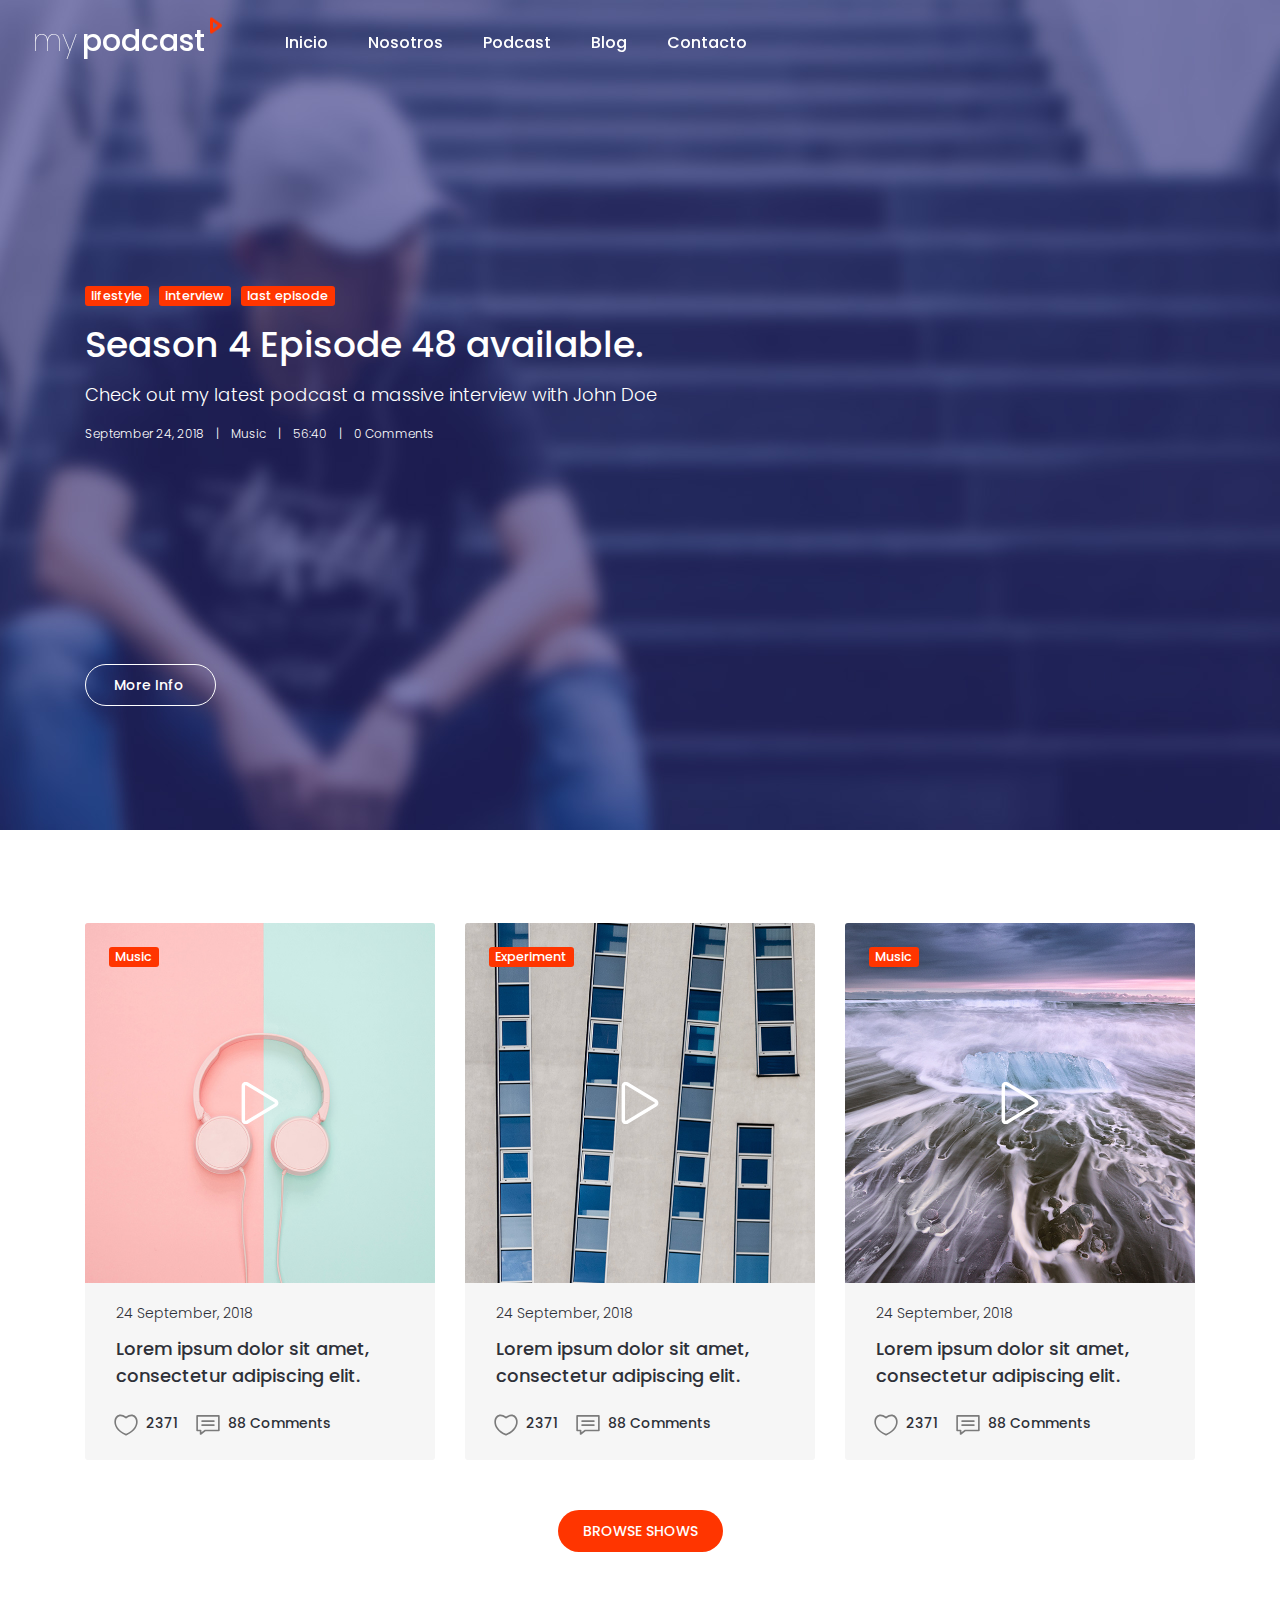
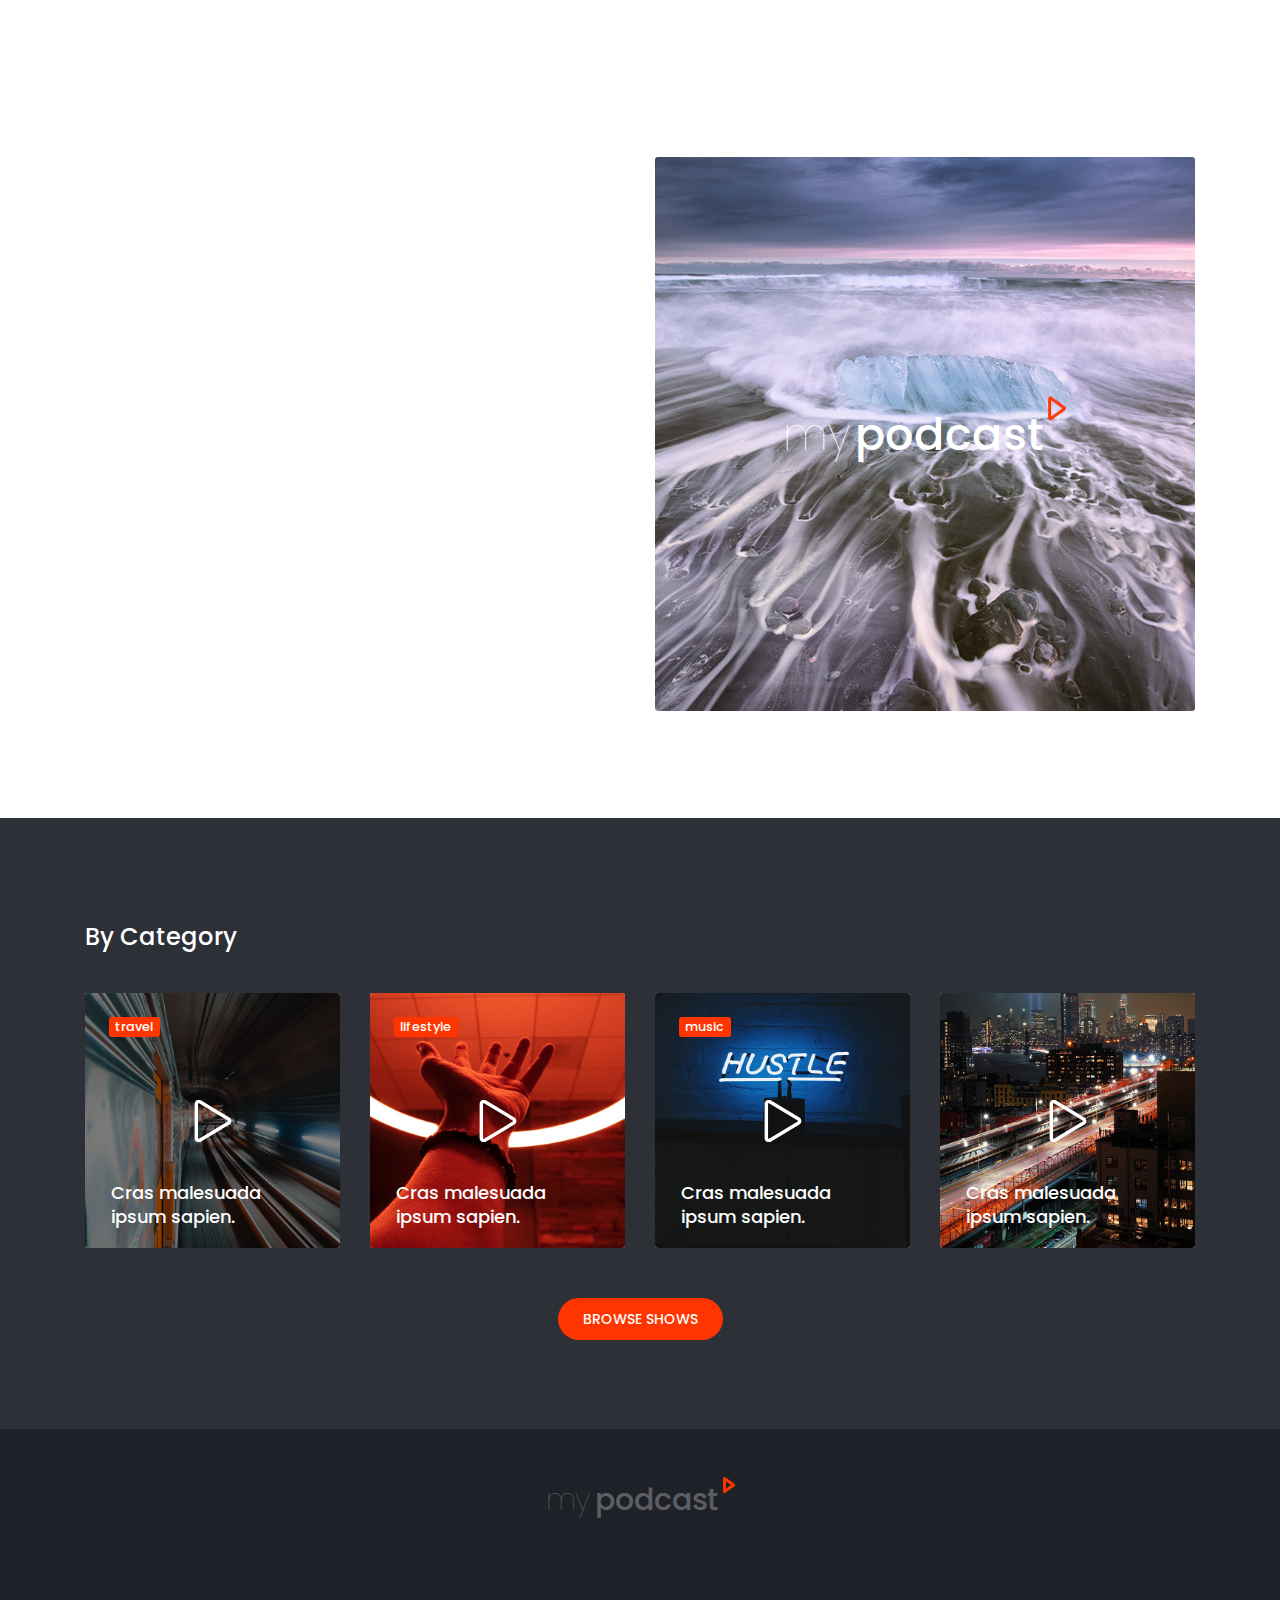
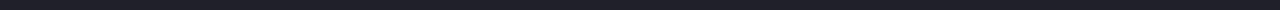
==== index.html @ 5ada91b4 "initial upload" ====
<!DOCTYPE html>
<html lang="en">
<head>
<title>Mix & Sound</title>
<meta charset="utf-8">
<meta http-equiv="X-UA-Compatible" content="IE=edge">
<meta name="description" content="My Podcast template project">
<meta name="viewport" content="width=device-width, initial-scale=1">
<link rel="stylesheet" type="text/css" href="styles/bootstrap-4.1.2/bootstrap.min.css">
<link href="plugins/font-awesome-4.7.0/css/font-awesome.min.css" rel="stylesheet" type="text/css">
<link href="plugins/colorbox/colorbox.css" rel="stylesheet" type="text/css">
<link rel="stylesheet" type="text/css" href="styles/main_styles.css">
<link rel="stylesheet" type="text/css" href="styles/responsive.css">
</head>
<body>

<div class="super_container">

	<!-- Header -->

	<header class="header trans_400">

		<!-- Logo -->
		<div class="logo">
			<a href="index.html"><span>my</span>podcast<img src="images/play.png" alt=""></a>
		</div>

		<div class="container">
			<div class="row">
				<div class="col">
					<div class="header_content d-flex flex-row align-items-center justify-content-start trans_400">
						<nav class="main_nav">
							<ul class="d-flex flex-row align-items-start justify-content-start">
								<li><a href="index.html">Inicio</a></li>
								<li><a href="about.html">Nosotros</a></li>
								<li><a href="episodes.html">Podcast</a></li>
								<li><a href="blog.html">Blog</a></li>
								<li><a href="contact.html">Contacto</a></li>
							</ul>
						</nav>
					</div>
				</div>
			</div>
		</div>

	</header>

	<!-- Menu -->

	<div class="menu">
		<div class="menu_content d-flex flex-column align-items-end justify-content-start">
			<ul class="menu_nav_list text-right">
				<li><a href="index.html">Inicio</a></li>
				<li><a href="about.html">Nosotros</a></li>
				<li><a href="episodes.html">Podcast</a></li>
				<li><a href="blog.html">Blog</a></li>
				<li><a href="contact.html">Contacto</a></li>
			</ul>
		</div>
	</div>

	<!-- Home -->

	<div class="home">
		<div class="background_image" style="background-image:url(images/index.jpg)"></div>
		<div class="home_container">
			<div class="container">
				<div class="row">
					<div class="col">
						<div class="home_content">
							<div class="tags">
								<ul class="d-flex flex-row align-items-start justify-content-start">
									<li><a href="#">lifestyle</a></li>
									<li><a href="#">interview</a></li>
									<li><a href="#">last episode</a></li>
								</ul>
							</div>
							<div class="home_title"><h1>Season 4 Episode 48 available.</h1></div>
							<div class="home_subtitle">Check out my latest podcast a massive interview with John Doe</div>
							<div class="track_info">
								<ul class="d-flex flex-row align-items-start justify-content-start">
									<li><a href="#">September 24, 2018</a></li>
									<li><a href="#">Music</a></li>
									<li>56:40</li>
									<li><a href="#">0 Comments</a></li>
								</ul>
							</div>
							<div class="track track_home">
								<iframe width="100%" height="166" scrolling="no" frameborder="no" allow="autoplay" src="https://w.soundcloud.com/player/?url=https%3A//api.soundcloud.com/tracks/197004056&color=%23ff5500&auto_play=false&hide_related=true&show_comments=false&show_user=false&show_reposts=false&show_teaser=false"></iframe>
							</div>
							<div class="button_border home_button trans_200"><a href="#">More Info</a></div>
						</div>
					</div>
				</div>
			</div>
		</div>
	</div>

	<!-- Shows -->

	<div class="shows">
		<div class="container">
			<div class="row shows_row">
				
				<!-- Show -->
				<div class="col-lg-4">
					<div class="show">
						<div class="show_image">
							<a href="episode.html">
								<img src="images/show_1.jpg" alt="https://unsplash.com/@icons8">
							</a>
							<div class="show_tags">
								<div class="tags">
									<ul class="d-flex flex-row align-items-start justify-content-start">
										<li><a href="#">Music</a></li>
									</ul>
								</div>
							</div>
							<div class="show_play_icon"><img src="images/play.svg" alt="https://www.flaticon.com/authors/cole-bemis"></div>
						</div>
						<div class="show_content">
							<div class="show_date"><a href="#">24 September, 2018</a></div>
							<div class="show_title"><a href="episode.html">Lorem ipsum dolor sit amet, consectetur adipiscing elit.</a></div>
							<div class="show_info d-flex flex-row align-items-start justify-content-start">
								<div class="show_fav d-flex flex-row align-items-center justify-content-start">
									<div class="show_fav_icon show_info_icon"><img class="svg" src="images/heart.svg" alt=""></div>
									<div class="show_fav_count">2371</div>
								</div>
								<div class="show_comments">
									<a href="#">
										<div class="d-flex flex-row align-items-center justify-content-start">
											<div class="show_comments_icon show_info_icon"><img class="svg" src="images/speech-bubble.svg" alt=""></div>
											<div class="show_comments_count">88 Comments</div>
										</div>
									</a>	
								</div>
							</div>
						</div>
					</div>
				</div>

				<!-- Show -->
				<div class="col-lg-4">
					<div class="show">
						<div class="show_image">
							<a href="episode.html">
								<img src="images/show_2.jpg" alt="https://unsplash.com/@pawel_czerwinski">
							</a>
							<div class="show_tags">
								<div class="tags">
									<ul class="d-flex flex-row align-items-start justify-content-start">
										<li><a href="#">Experiment</a></li>
									</ul>
								</div>
							</div>
							<div class="show_play_icon"><img src="images/play.svg" alt="https://www.flaticon.com/authors/cole-bemis"></div>
						</div>
						<div class="show_content">
							<div class="show_date"><a href="#">24 September, 2018</a></div>
							<div class="show_title"><a href="episode.html">Lorem ipsum dolor sit amet, consectetur adipiscing elit.</a></div>
							<div class="show_info d-flex flex-row align-items-start justify-content-start">
								<div class="show_fav d-flex flex-row align-items-center justify-content-start">
									<div class="show_fav_icon show_info_icon"><img class="svg" src="images/heart.svg" alt=""></div>
									<div class="show_fav_count">2371</div>
								</div>
								<div class="show_comments">
									<a href="#">
										<div class="d-flex flex-row align-items-center justify-content-start">
											<div class="show_comments_icon show_info_icon"><img class="svg" src="images/speech-bubble.svg" alt=""></div>
											<div class="show_comments_count">88 Comments</div>
										</div>
									</a>	
								</div>
							</div>
						</div>
					</div>
				</div>

				<!-- Show -->
				<div class="col-lg-4">
					<div class="show">
						<div class="show_image">
							<a href="episode.html">
								<img src="images/show_3.jpg" alt="https://unsplash.com/@trevcole">
							</a>
							<div class="show_tags">
								<div class="tags">
									<ul class="d-flex flex-row align-items-start justify-content-start">
										<li><a href="#">Music</a></li>
									</ul>
								</div>
							</div>
							<div class="show_play_icon"><img src="images/play.svg" alt="https://www.flaticon.com/authors/cole-bemis"></div>
						</div>
						<div class="show_content">
							<div class="show_date"><a href="#">24 September, 2018</a></div>
							<div class="show_title"><a href="episode.html">Lorem ipsum dolor sit amet, consectetur adipiscing elit.</a></div>
							<div class="show_info d-flex flex-row align-items-start justify-content-start">
								<div class="show_fav d-flex flex-row align-items-center justify-content-start">
									<div class="show_fav_icon show_info_icon"><img class="svg" src="images/heart.svg" alt=""></div>
									<div class="show_fav_count">2371</div>
								</div>
								<div class="show_comments">
									<a href="#">
										<div class="d-flex flex-row align-items-center justify-content-start">
											<div class="show_comments_icon show_info_icon"><img class="svg" src="images/speech-bubble.svg" alt=""></div>
											<div class="show_comments_count">88 Comments</div>
										</div>
									</a>	
								</div>
							</div>
						</div>
					</div>
				</div>

			</div>
			<div class="row">
				<div class="col text-center">
					<div class="button_fill shows_button"><a href="#">browse shows</a></div>
				</div>
			</div>
		</div>
	</div>

	<!-- Bi Weekly -->

	<div class="weekly">
		<div class="parallax_background parallax-window" data-parallax="scroll" data-image-src="images/weekly.jpg" data-speed="0.8"></div>
		<div class="container">
			<div class="row row-eq-height">
				
				<!-- Weekly Content -->
				<div class="col-lg-6">
					<div class="weekly_content d-flex flex-column align-items-start justify-content-lg-center justify-content-start">
						<div>
							<div class="weekly_title"><h1>Bi-weekly episodes</h1></div>
							<div class="weekly_text">
								<p>Cras congue et risus eget congue. Integer id justo non orci suscipit cursus a scelerisque libero. Fusce in tortor mauris. Orci varius natoque penatibus et magnis dis parturient montes, nascetur ridiculus mus. Maecenas euismod sed magna.</p>
							</div>
							<div class="shops d-flex flex-row align-items-start justify-content-start flex-wrap">
								<div class="button_border"><a href="#">Amazon</a></div>
								<div class="button_border"><a href="#">Itunes</a></div>
								<div class="button_border"><a href="#">Spotify</a></div>
							</div>
						</div>
					</div>
				</div>

				<!-- Weekly Image -->
				<div class="col-lg-6">
					<div class="weekly_image">
						<img src="images/show_3.jpg" alt="">
						<div class="logo">
							<a href="#" class="d-flex flex-row"><span>my</span>podcast<div><img src="images/play_2.png" alt=""></div></a>
						</div>
					</div>
				</div>
			</div>
		</div>
	</div>

	<!-- Shows 2 -->

	<div class="shows_2">
		<div class="container">
			<div class="row">
				<div class="col">
					<div class="shows_2_title">By Category</div>
				</div>
			</div>
			<div class="row shows_2_row">
				
				<!-- Show -->
				<div class="col-xl-3 col-md-6">
					<div class="show">
						<div class="show_image">
							<a href="episode.html">
								<img src="images/show_4.jpg" alt="https://unsplash.com/@h4rd3n">
								<div class="show_play_icon"><img src="images/play.svg" alt="https://www.flaticon.com/authors/cole-bemis"></div>
								<div class="show_title_2">Cras malesuada ipsum sapien.</div>
							</a>
							<div class="show_tags">
								<div class="tags">
									<ul class="d-flex flex-row align-items-start justify-content-start">
										<li><a href="#">travel</a></li>
									</ul>
								</div>
							</div>
						</div>
					</div>
				</div>

				<!-- Show -->
				<div class="col-xl-3 col-md-6">
					<div class="show">
						<div class="show_image">
							<a href="episode.html">
								<img src="images/show_5.jpg" alt="https://unsplash.com/@gohobo">
								<div class="show_play_icon"><img src="images/play.svg" alt="https://www.flaticon.com/authors/cole-bemis"></div>
								<div class="show_title_2">Cras malesuada ipsum sapien.</div>
							</a>
							<div class="show_tags">
								<div class="tags">
									<ul class="d-flex flex-row align-items-start justify-content-start">
										<li><a href="#">lifestyle</a></li>
									</ul>
								</div>
							</div>
						</div>
					</div>
				</div>

				<!-- Show -->
				<div class="col-xl-3 col-md-6">
					<div class="show">
						<div class="show_image">
							<a href="episode.html">
								<img src="images/show_6.jpg" alt="https://unsplash.com/@zacharykeimig">
								<div class="show_play_icon"><img src="images/play.svg" alt="https://www.flaticon.com/authors/cole-bemis"></div>
								<div class="show_title_2">Cras malesuada ipsum sapien.</div>
							</a>
							<div class="show_tags">
								<div class="tags">
									<ul class="d-flex flex-row align-items-start justify-content-start">
										<li><a href="#">music</a></li>
									</ul>
								</div>
							</div>
						</div>
					</div>
				</div>

				<!-- Show -->
				<div class="col-xl-3 col-md-6">
					<div class="show">
						<div class="show_image">
							<a href="episode.html">
								<img src="images/show_7.jpg" alt="https://unsplash.com/@bkview">
								<div class="show_play_icon"><img src="images/play.svg" alt="https://www.flaticon.com/authors/cole-bemis"></div>
								<div class="show_title_2">Cras malesuada ipsum sapien.</div>
							</a>
						</div>
					</div>
				</div>

			</div>
			<div class="row">
				<div class="col text-center">
					<div class="button_fill shows_2_button"><a href="#">browse shows</a></div>
				</div>
			</div>
		</div>
	</div>

	<!-- Footer -->

	<footer class="footer">
		<div class="container">
			<div class="row footer_logo_row">
				<div class="col d-flex flex-row align-items-center justify-content-center">
					<div class="logo">
						<a href="#"><span>my</span>podcast<img src="images/play.png" alt=""></a>
					</div>
				</div>
			</div>
			<div class="row footer_content_row">
			</div>
		</div>
	</footer>
</div>

<script src="js/jquery-3.3.1.min.js"></script>
<script src="styles/bootstrap-4.1.2/popper.js"></script>
<script src="styles/bootstrap-4.1.2/bootstrap.min.js"></script>
<script src="plugins/greensock/TweenMax.min.js"></script>
<script src="plugins/greensock/TimelineMax.min.js"></script>
<script src="plugins/scrollmagic/ScrollMagic.min.js"></script>
<script src="plugins/greensock/animation.gsap.min.js"></script>
<script src="plugins/greensock/ScrollToPlugin.min.js"></script>
<script src="plugins/easing/easing.js"></script>
<script src="plugins/colorbox/jquery.colorbox-min.js"></script>
<script src="plugins/progressbar/progressbar.min.js"></script>
<script src="plugins/parallax-js-master/parallax.min.js"></script>
<script src="js/custom.js"></script>
</body>
</html>
---- plugins/colorbox/colorbox.css ----
/*
    Colorbox Core Style:
    The following CSS is consistent between example themes and should not be altered.
*/
#colorbox, #cboxOverlay, #cboxWrapper{position:absolute; top:0; left:0; z-index:9999; overflow:hidden; -webkit-transform: translate3d(0,0,0);}
#cboxWrapper {max-width:none;}
#cboxOverlay{position:fixed; width:100%; height:100%;}
#cboxMiddleLeft, #cboxBottomLeft{clear:left;}
#cboxContent{position:relative;}
#cboxLoadedContent{overflow:auto; -webkit-overflow-scrolling: touch;}
#cboxTitle{margin:0;}
#cboxLoadingOverlay, #cboxLoadingGraphic{position:absolute; top:0; left:0; width:100%; height:100%;}
#cboxPrevious, #cboxNext, #cboxClose, #cboxSlideshow{cursor:pointer;}
.cboxPhoto{float:left; margin:auto; border:0; display:block; max-width:none; -ms-interpolation-mode:bicubic;}
.cboxIframe{width:100%; height:100%; display:block; border:0; padding:0; margin:0;}
#colorbox, #cboxContent, #cboxLoadedContent{box-sizing:content-box; -moz-box-sizing:content-box; -webkit-box-sizing:content-box;}

/* 
    User Style:
    Change the following styles to modify the appearance of Colorbox.  They are
    ordered & tabbed in a way that represents the nesting of the generated HTML.
*/
#cboxOverlay
{
    /*background:url(images/overlay.png) repeat 0 0;*/
    background: rgba(0,0,0,0.95);
    opacity: 0.9; filter: alpha(opacity = 90);
}
#colorbox{outline:0;}
    #cboxTopLeft{width:21px; height:21px; background:url(images/controls.png) no-repeat -101px 0;}
    #cboxTopRight{width:21px; height:21px; background:url(images/controls.png) no-repeat -130px 0;}
    #cboxBottomLeft{width:21px; height:21px; background:url(images/controls.png) no-repeat -101px -29px;}
    #cboxBottomRight{width:21px; height:21px; background:url(images/controls.png) no-repeat -130px -29px;}
    #cboxMiddleLeft{width:21px; background:url(images/controls.png) left top repeat-y;}
    #cboxMiddleRight{width:21px; background:url(images/controls.png) right top repeat-y;}
    #cboxTopCenter{height:21px; background:url(images/border.png) 0 0 repeat-x;}
    #cboxBottomCenter{height:21px; background:url(images/border.png) 0 -29px repeat-x;}
    #cboxContent{background:#fff; overflow:hidden;}
        .cboxIframe{background:#fff;}
        #cboxError{padding:50px; border:1px solid #ccc;}
        #cboxLoadedContent{margin-bottom:28px;}
        #cboxTitle{position:absolute; bottom:4px; left:0; text-align:center; width:100%; color:#949494;}
        #cboxCurrent{position:absolute; bottom:4px; left:58px; color:#949494;}
        #cboxLoadingOverlay{background:url(images/loading_background.png) no-repeat center center;}
        #cboxLoadingGraphic{background:url(images/loading.gif) no-repeat center center;}

        /* these elements are buttons, and may need to have additional styles reset to avoid unwanted base styles */
        #cboxPrevious, #cboxNext, #cboxSlideshow, #cboxClose {border:0; padding:0; margin:0; overflow:visible; width:auto; background:none; }
        
        /* avoid outlines on :active (mouseclick), but preserve outlines on :focus (tabbed navigating) */
        #cboxPrevious:active, #cboxNext:active, #cboxSlideshow:active, #cboxClose:active {outline:0;}

        #cboxSlideshow{position:absolute; bottom:4px; right:30px; color:#0092ef;}
        #cboxPrevious{position:absolute; bottom:0; left:0; background:url(images/controls.png) no-repeat -75px 0; width:25px; height:25px; text-indent:-9999px;}
        #cboxPrevious:hover{background-position:-75px -25px;}
        #cboxNext{position:absolute; bottom:0; left:27px; background:url(images/controls.png) no-repeat -50px 0; width:25px; height:25px; text-indent:-9999px;}
        #cboxNext:hover{background-position:-50px -25px;}
        #cboxClose{position:absolute; bottom:0; right:0; background:url(images/controls.png) no-repeat -25px 0; width:25px; height:25px; text-indent:-9999px;}
        #cboxClose:hover{background-position:-25px -25px;}

/*
  The following fixes a problem where IE7 and IE8 replace a PNG's alpha transparency with a black fill
  when an alpha filter (opacity change) is set on the element or ancestor element.  This style is not applied to or needed in IE9.
  See: http://jacklmoore.com/notes/ie-transparency-problems/
*/
.cboxIE #cboxTopLeft,
.cboxIE #cboxTopCenter,
.cboxIE #cboxTopRight,
.cboxIE #cboxBottomLeft,
.cboxIE #cboxBottomCenter,
.cboxIE #cboxBottomRight,
.cboxIE #cboxMiddleLeft,
.cboxIE #cboxMiddleRight {
    filter: progid:DXImageTransform.Microsoft.gradient(startColorstr=#00FFFFFF,endColorstr=#00FFFFFF);
}
---- styles/main_styles.css ----
@charset "utf-8";
/* CSS Document */

/******************************

[Table of Contents]

1. Fonts
2. Body and some general stuff
3. Header
4. Menu
5. Home
6. Shows
7. Weekly
8. Shows 2
9. Footer


******************************/

/***********
1. Fonts
***********/

@import url('https://fonts.googleapis.com/css?family=Open+Sans:300,400,600,700,800|Poppins:100,300,400,500,600,700,800,900');

/*********************************
2. Body and some general stuff
*********************************/

*
{
	margin: 0;
	padding: 0;
	-webkit-font-smoothing: antialiased;
	-webkit-text-shadow: rgba(0,0,0,.01) 0 0 1px;
	text-shadow: rgba(0,0,0,.01) 0 0 1px;
}
body
{
	font-family: 'Poppins', sans-serif;
	font-size: 14px;
	font-weight: 400;
	background: #FFFFFF;
	color: #a5a5a5;
}
div
{
	display: block;
	position: relative;
	-webkit-box-sizing: border-box;
    -moz-box-sizing: border-box;
    box-sizing: border-box;
}
ul
{
	list-style: none;
	margin-bottom: 0px;
}
p
{
	font-family: 'Poppins', sans-serif;
	font-size: 16px;
	line-height: 1.875;
	font-weight: 300;
	color: #929191;
	-webkit-font-smoothing: antialiased;
	-webkit-text-shadow: rgba(0,0,0,.01) 0 0 1px;
	text-shadow: rgba(0,0,0,.01) 0 0 1px;
}
p a
{
	display: inline;
	position: relative;
	color: inherit;
	border-bottom: solid 1px #ffa07f;
	-webkit-transition: all 200ms ease;
	-moz-transition: all 200ms ease;
	-ms-transition: all 200ms ease;
	-o-transition: all 200ms ease;
	transition: all 200ms ease;
}
p:last-of-type
{
	margin-bottom: 0;
}
a
{
	-webkit-transition: all 200ms ease;
	-moz-transition: all 200ms ease;
	-ms-transition: all 200ms ease;
	-o-transition: all 200ms ease;
	transition: all 200ms ease;
}
a, a:hover, a:visited, a:active, a:link
{
	text-decoration: none;
	-webkit-font-smoothing: antialiased;
	-webkit-text-shadow: rgba(0,0,0,.01) 0 0 1px;
	text-shadow: rgba(0,0,0,.01) 0 0 1px;
}
p a:active
{
	position: relative;
	color: #FF6347;
}
p a:hover
{
	color: #FFFFFF;
	background: #ffa07f;
}
p a:hover::after
{
	opacity: 0.2;
}
::selection
{
	background: #ff3500;
	color: #FFFFFF;
}
p::selection
{
	
}
h1{font-size: 48px;}
h2{font-size: 36px;}
h3{font-size: 24px;}
h4{font-size: 18px;}
h5{font-size: 14px;}
h1, h2, h3, h4, h5, h6
{
	font-family: 'Poppins', sans-serif;
	-webkit-font-smoothing: antialiased;
	-webkit-text-shadow: rgba(0,0,0,.01) 0 0 1px;
	text-shadow: rgba(0,0,0,.01) 0 0 1px;
	line-height: 1.2;
}
h1::selection, 
h2::selection, 
h3::selection, 
h4::selection, 
h5::selection, 
h6::selection
{
	
}
img
{
	max-width: 100%;
}
button:active
{
	outline: none;
}
.form-control
{
	color: #db5246;
}
section
{
	display: block;
	position: relative;
	box-sizing: border-box;
}
.clear
{
	clear: both;
}
.clearfix::before, .clearfix::after
{
	content: "";
	display: table;
}
.clearfix::after
{
	clear: both;
}
.clearfix
{
	zoom: 1;
}
.float_left
{
	float: left;
}
.float_right
{
	float: right;
}
.trans_200
{
	-webkit-transition: all 200ms ease;
	-moz-transition: all 200ms ease;
	-ms-transition: all 200ms ease;
	-o-transition: all 200ms ease;
	transition: all 200ms ease;
}
.trans_300
{
	-webkit-transition: all 300ms ease;
	-moz-transition: all 300ms ease;
	-ms-transition: all 300ms ease;
	-o-transition: all 300ms ease;
	transition: all 300ms ease;
}
.trans_400
{
	-webkit-transition: all 400ms ease;
	-moz-transition: all 400ms ease;
	-ms-transition: all 400ms ease;
	-o-transition: all 400ms ease;
	transition: all 400ms ease;
}
.trans_500
{
	-webkit-transition: all 500ms ease;
	-moz-transition: all 500ms ease;
	-ms-transition: all 500ms ease;
	-o-transition: all 500ms ease;
	transition: all 500ms ease;
}
.fill_height
{
	height: 100%;
}
.super_container
{
	width: 100%;
	overflow: hidden;
}
.prlx_parent
{
	overflow: hidden;
}
.prlx
{
	height: 130% !important;
}
.parallax-window
{
    min-height: 400px;
    background: transparent;
}
.parallax_background
{
	position: absolute;
	top: 0;
	left: 0;
	width: 100%;
	height: 100%;
}
.background_image
{
	position: absolute;
	top: 0;
	left: 0;
	width: 100%;
	height: 100%;
	background-repeat: no-repeat;
	background-size: cover;
	background-position: center center;
}
.nopadding
{
	padding: 0px !important;
}
.owl-carousel,
.owl-carousel .owl-stage-outer,
.owl-carousel .owl-stage,
.owl-carousel .owl-item
{
	height: 100%;
}
.slide
{
	height: 100%;
}
.button_border
{
	display: inline-block;
	height: 42px;
	border: solid 1px #FFFFFF;
	border-radius: 21px;
	background: transparent;
}
.button_border a
{
	display: block;
	position: relative;
	height: 100%;
	padding-left: 28px;
	padding-right: 31px;
	font-size: 14px;
	font-weight: 500;
	color: #FFFFFF;
	line-height: 40px;
	border-radius: 21px;
}
.button_border:hover
{
	background: #FFFFFF;
}
.button_border:hover a
{
	color: #ff3500;
}
.button_fill
{
	display: inline-block;
	height: 42px;
	background: #ff3500;
	border-radius: 21px;
	-webkit-transition: all 200ms ease;
	-moz-transition: all 200ms ease;
	-ms-transition: all 200ms ease;
	-o-transition: all 200ms ease;
	transition: all 200ms ease;
}
.button_fill:hover
{
	background: #2e3038;
	box-shadow: 0px 10px 55px rgba(0,0,0,0.55);
}
.button_fill a
{
	display: block;
	width: 100%;
	height: 100%;
	padding-left: 25px;
	padding-right: 25px;
	line-height: 42px;
	font-size: 14px;
	font-weight: 500;
	color: #FFFFFF;
	text-transform: uppercase;
}

/*********************************
3. Header
*********************************/

.header
{
	position: fixed;
	top: 0;
	left: 0;
	width: 100%;
	background: transparent;
	z-index: 100;
}
.header.scrolled
{
	background: rgba(0,0,0,0.63);
}
.header_content
{
	width: 100%;
	height: 86px;
}
.header.scrolled .header_content
{
	height: 70px;
}
.logo
{
	position: absolute;
	top: 50%;
	-webkit-transform: translateY(-50%);
	-moz-transform: translateY(-50%);
	-ms-transform: translateY(-50%);
	-o-transform: translateY(-50%);
	transform: translateY(-50%);
	left: 33px;
	height: 51px;
	z-index: 1;
}
.logo a
{
	display: block;
	width: 100%;
	height: 100%;
	font-size: 30px;
	font-weight: 500;
	color: #FFFFFF;
}
.logo a span
{
	font-weight: 100;
	margin-right: 5px;
}
.logo a img
{
	vertical-align: top;
	margin-left: 5px;
}
.main_nav ul li:not(:last-of-type)
{
	margin-right: 40px;
}
.main_nav ul li a
{
	font-size: 16px;
	font-weight: 500;
	color: #FFFFFF;
}
.main_nav ul li a:hover
{
	color: #ff3000;
}
.header_right
{
	position: absolute;
	top: 50%;
	-webkit-transform: translateY(-50%);
	-moz-transform: translateY(-50%);
	-ms-transform: translateY(-50%);
	-o-transform: translateY(-50%);
	transform: translateY(-50%);
	right: 27px;
}
.social ul li:not(:first-child)
{
	margin-left: 4px;
}
.social ul li
{
	width: 32px;
	height: 32px;
	border-radius: 50%;
	border: solid 1px #FFFFFF;
	-webkit-transition: all 200ms ease;
	-moz-transition: all 200ms ease;
	-ms-transition: all 200ms ease;
	-o-transition: all 200ms ease;
	transition: all 200ms ease;
}
.social ul li:hover
{
	border-color: #ff3000;
}
.social ul li a
{
	display: block;
	width: 100%;
	height: 100%;
	text-align: center;
}
.social ul li a i
{
	font-size: 14px;
	color: #FFFFFF;
	line-height: 30px;
	-webkit-transition: all 200ms ease;
	-moz-transition: all 200ms ease;
	-ms-transition: all 200ms ease;
	-o-transition: all 200ms ease;
	transition: all 200ms ease;
}
.social ul li:hover a i
{
	color: #ff3000;
}
.submit
{
	height: 32px;
	border: solid 1px #FFFFFF;
	border-radius: 16px;
	margin-right: 19px;
	-webkit-transition: all 200ms ease;
	-moz-transition: all 200ms ease;
	-ms-transition: all 200ms ease;
	-o-transition: all 200ms ease;
	transition: all 200ms ease;
}
.submit a
{
	display: block;
	height: 100%;
	line-height: 30px;
	font-size: 14px;
	font-weight: 500;
	color: #FFFFFF;
	padding-left: 20px;
	padding-right: 20px;
}
.submit:hover
{
	border-color: #ff3000;
}
.submit:hover a
{
	color: #ff3000;
}
.hamburger
{
	display: none;
	margin-left: 20px;
	cursor: pointer;
}
.hamburger i
{
	font-size: 28px;
	color: #FFFFFF;
}

/*********************************
4. Menu
*********************************/

.menu
{
	position: fixed;
	left: 0;
	top: -100vh;
	width: 100vw;
	height: 100vh;
	padding-right: 70px;
	padding-top: 200px;
	background: #1f2128;
	z-index: 99;
	-webkit-transition: all 800ms cubic-bezier(.88,.31,.65,.91);
	-moz-transition: all 800ms cubic-bezier(.88,.31,.65,.91);
	-ms-transition: all 800ms cubic-bezier(.88,.31,.65,.91);
	-o-transition: all 800ms cubic-bezier(.88,.31,.65,.91);
	transition: all 800ms cubic-bezier(.88,.31,.65,.91);
}
.menu.active
{
	top: 0;
}
.menu_content
{
	width: 100%;
	height: 100%;
}
.menu_nav_list li
{
	-webkit-transform: translateY(-50px);
	-moz-transform: translateY(-50px);
	-ms-transform: translateY(-50px);
	-o-transform: translateY(-50px);
	transform: translateY(-50px);
	visibility: hidden;
	opacity: 0;
	-webkit-transition: all 800ms ease;
	-moz-transition: all 800ms ease;
	-ms-transition: all 800ms ease;
	-o-transition: all 800ms ease;
	transition: all 800ms ease;
}
.menu_nav_list li:first-child
{
	transition-delay: 400ms;
}
.menu_nav_list li:nth-child(2)
{
	transition-delay: 500ms;
}
.menu_nav_list li:nth-child(3)
{
	transition-delay: 600ms;
}
.menu_nav_list li:nth-child(4)
{
	transition-delay: 700ms;
}
.menu_nav_list li:nth-child(5)
{
	transition-delay: 800ms;
}
.menu_nav_list li:nth-child(6)
{
	transition-delay: 900ms;
}
.menu_nav_list li:nth-child(7)
{
	transition-delay: 1000ms;
}
.menu_nav_list li:nth-child(8)
{
	transition-delay: 1100ms;
}
.menu_nav_list li:nth-child(9)
{
	transition-delay: 1200ms;
}
.menu.active .menu_nav_list li
{
	-webkit-transform: translateY(0px);
	-moz-transform: translateY(0px);
	-ms-transform: translateY(0px);
	-o-transform: translateY(0px);
	transform: translateY(0px);
	visibility: visible;
	opacity: 1;
}
.menu_nav_list li a
{
	position: relative;
	font-size: 40px;
	color: #FFFFFF;
	font-weight: 400;
	line-height: 1.3;
	-webkit-transition: all 400ms ease;
	-moz-transition: all 400ms ease;
	-ms-transition: all 400ms ease;
	-o-transition: all 400ms ease;
	transition: all 400ms ease;
}
.menu_nav_list li a:hover
{
	color: #ff3500;
}
.menu_extra
{
	position: absolute;
	left: 0;
	bottom: 15px;
	width: 100%;
}
.menu_submit
{
	display: none;
	margin-bottom: 20px;
}
.menu_submit a
{
	white-space: nowrap;
	line-height: 1.1;
	font-size: 12px;
	font-weight: 400;
	color: #FFFFFF;
	-webkit-transition: all 200ms ease;
	-moz-transition: all 200ms ease;
	-ms-transition: all 200ms ease;
	-o-transition: all 200ms ease;
	transition: all 200ms ease;
}
.menu_submit a:hover
{
	color: #ff3500;
}
.menu .social
{
	display: none;
}
.menu .social ul li:not(:first-child)
{
	margin-left: 8px;
}

/*********************************
5. Home
*********************************/

.home
{
	height: 830px;
}
.home_container
{
	position: absolute;
	top: 34.5%;
	left: 0;
	width: 100%;
}
.tags ul li
{
	display: inline-block;
	height: 20px;
	background: #ff3500;
	border-radius: 3px;
	margin-bottom: 5px;
	-webkit-transition: all 200ms ease;
	-moz-transition: all 200ms ease;
	-ms-transition: all 200ms ease;
	-o-transition: all 200ms ease;
	transition: all 200ms ease;
}
.tags ul li:hover
{
	background: #2e3038;
}
.tags ul li:not(:last-of-type)
{
	margin-right: 10px;
}
.tags ul li a
{
	display: block;
	position: relative;
	width: 100%;
	height: 100%;
	font-size: 12.73px;
	line-height: 20px;
	color: #FFFFFF;
	font-weight: 500;
	padding-left: 6px;
	padding-right: 7px;
}
.home_title
{
	margin-top: 12px;
}
.home_title h1
{
	font-size: 36px;
	color: #FFFFFF;
	font-weight: 500;
}
.home_subtitle
{
	font-size: 18px;
	font-weight: 300;
	color: #FFFFFF;
	line-height: 1.5;
	margin-top: 14px;
}
.track
{
	max-height: 166px;
}
.track_home
{
	margin-top: 28px;
}
.home_button
{
	margin-top: 30px;
}
.track_info
{
	margin-top: 19px;
}
.track_info ul li a,
.track_info ul li
{
	font-size: 12px;
	color: #FFFFFF;
	font-weight: 300;
	line-height: 1.1;
}
.track_info ul li a:hover
{
	color: #ff3500;
}
.track_info ul li:not(:last-of-type)::after
{
	display: inline-block;
	content: '|';
	margin-left: 12px;
	margin-right: 12px;
}

/*********************************
6. Shows
*********************************/

.shows
{
	background: #FFFFFF;
	padding-top: 93px;
	padding-bottom: 99px;
}
.shows_row > div[class^='col']
{
	margin-bottom: 50px;
}
.show
{
	border-radius: 3px;
	overflow: hidden;
	background: #f6f6f6;
}
.show_image a
{
	display: block;
	width: 100%;
	height: 100%;
}
.show_content
{
	padding-top: 20px;
	padding-left: 31px;
	padding-bottom: 22px;
	padding-right: 30px;
}
.show_tags
{
	position: absolute;
	top: 24px;
	left: 24px;
}
.show_date a
{
	font-size: 14px;
	font-weight: 300;
	color: #2e3038;
}
.show_title
{
	margin-top: 11px;
}
.show_title a
{
	font-size: 18px;
	font-weight: 500;
	color: #2e3038;
	line-height: 1.5;
}
.show_title a:hover,
.show_date a:hover
{
	color: #ff3500;
}
.show_info
{
	margin-top: 23px;
}
.show_fav
{
	margin-left: -3px;
}
.show_fav_icon
{
	width: 26px;
	height: 26px;
	cursor: pointer;
}
.show_comments
{
	margin-left: 17px;
}
.show_comments a
{
	display: block;
}
.show_comments_icon
{
	width: 26px;
	height: 26px;
	cursor: pointer;
}
.show_info_icon svg
{
	max-width: 100%;
	max-height: 100%;
}
.svg path, .svg rect, .svg polygon
{
    fill: #7b7b7b;
    -webkit-transition: all 200ms ease;
    -moz-transition: all 200ms ease;
    -ms-transition: all 200ms ease;
    -o-transition: all 200ms ease;
    transition: all 200ms ease;
}
.show_fav_icon.active .svg path,
.show_fav_icon:hover .svg path,
.show_comments:hover .svg path
{
	fill: #ff3500;
}
.show_fav_count,
.show_comments_count
{
	font-size: 14px;
	font-weight: 500;
	color: #2e3038;
	margin-left: 7px;
	margin-bottom: 2px;
}
.show_comments:hover .show_comments_count
{
	color: #ff3500;
}
.show_play_icon
{
	position: absolute;
	top: 50%;
	left: 50%;
	-webkit-transform: translate(-50%, -50%) scale(0.85);
	-moz-transform: translate(-50%, -50%) scale(0.85);
	-ms-transform: translate(-50%, -50%) scale(0.85);
	-o-transform: translate(-50%, -50%) scale(0.85);
	transform: translate(-50%, -50%) scale(0.85);
	width: 50px;
	height: 50px;
	pointer-events: none;
	-webkit-transition: all 400ms ease;
	-moz-transition: all 400ms ease;
	-ms-transition: all 400ms ease;
	-o-transition: all 400ms ease;
	transition: all 400ms ease;
}
.show_image:hover .show_play_icon
{
	-webkit-transform: translate(-50%, -50%) scale(1);
	-moz-transform: translate(-50%, -50%) scale(1);
	-ms-transform: translate(-50%, -50%) scale(1);
	-o-transform: translate(-50%, -50%) scale(1);
	transform: translate(-50%, -50%) scale(1);
}

/*********************************
7. Weekly
*********************************/

.weekly
{
	padding-top: 106px;
	padding-bottom: 107px;
}
.weekly_content
{
	width: 100%;
	height: 100%;
}
.weekly_image
{
	border-radius: 3px;
	overflow: hidden;
}
.weekly_title
{
	max-width: 290px;
}
.weekly_title h1
{
	font-size: 48px;
	font-weight: 500;
	color: #FFFFFF;
}
.weekly_text
{
	margin-top: 20px;
}
.weekly_text p
{
	font-size: 16px;
	font-weight: 300;
	color: #FFFFFF;
	line-height: 1.875;
}
.shops
{
	margin-top: 40px;
}
.shops > div:not(:last-child)
{
	margin-right: 10px;
	margin-bottom: 8px;
}
.weekly_image .logo
{
	height: 75px;
	left: 50%;
	-webkit-transform: translate(-50%, -50%);
	-moz-transform: translate(-50%, -50%);
	-ms-transform: translate(-50%, -50%);
	-o-transform: translate(-50%, -50%);
	transform: translate(-50%, -50%);
}
.weekly_image .logo a
{
	font-size: 44.6px;
	line-height: 75px;
}
.weekly_image .logo a > div
{
	width: 24px;
	height: 24px;
}

/*********************************
8. Shows 2
*********************************/

.shows_2
{
	background: #2e3038;
	padding-top: 101px;
	padding-bottom: 89px;
}
.shows_2_title
{
	font-size: 24px;
	color: #FFFFFF;
	font-weight: 500;
}
.shows_2_row
{
	margin-top: 38px;
}
.shows_2_row > div[class^='col']
{
	margin-bottom: 30px;
}
.show_title_2
{
	position: absolute;
	left: 0;
	bottom: 0;
	padding-left: 26px;
	padding-bottom: 20px;
	padding-right: 20px;
	font-size: 18px;
	font-weight: 500;
	color: #FFFFFF;
	line-height: 1.333333;
}
.shows_2_button
{
	margin-top: 20px;
}
.shows_2_button:hover
{
	background: #FFFFFF;
}
.shows_2_button:hover a
{
	color: #ff3500;
}

/*********************************
9. Footer
*********************************/

.footer
{
	display: block;
	background: #1f2128;
	padding-top: 48px;
	padding-bottom: 48px;
}
.footer .logo
{
	position: relative;
	top: auto;
	left: auto;
	-webkit-transform: none;
	-moz-transform: none;
	-ms-transform: none;
	-o-transform: none;
	transform: none;
}
.footer .logo a
{
	color: rgba(255,255,255,0.3);
}
.footer_content_row
{
	margin-top: 34px;
}
.footer_title
{
	font-size: 24px;
	color: rgba(255,255,255,0.3);
	font-weight: 500;
	line-height: 1.2;
}
.footer_list
{
	-webkit-column-count: 2;
	-moz-column-count: 2;
	column-count: 2;
	margin-top: 63px;
}
.footer_list > div > div
{
	display: inline-block;
	height: 20px;
	background: #ff3500;
	border-radius: 3px;
	margin-bottom: 5px;
	margin-bottom: 10px;
	-webkit-transition: all 200ms ease;
	-moz-transition: all 200ms ease;
	-ms-transition: all 200ms ease;
	-o-transition: all 200ms ease;
	transition: all 200ms ease;
}
.footer_list  > div > div:hover
{
	background: #2e3038;
}
.footer_list  > div > div a
{
	display: block;
	position: relative;
	width: 100%;
	height: 100%;
	font-size: 12.73px;
	line-height: 20px;
	color: #FFFFFF;
	font-weight: 500;
	padding-left: 6px;
	padding-right: 7px;
}
.latest_container
{
	margin-top: 63px;
}
.latest:not(:last-child)
{
	margin-bottom: 36px;
}
.latest_play
{
	width: 16px;
	height: 16px;
	opacity: 0.5;
	margin-top: 2px;
}
.latest_play svg
{
	max-width: 100%;
	max-height: 100%;
	vertical-align: top;
}
.latest_play svg path
{
	fill: rgba(255,255,255,0.5);
	-webkit-transition: all 200ms ease;
	-moz-transition: all 200ms ease;
	-ms-transition: all 200ms ease;
	-o-transition: all 200ms ease;
	transition: all 200ms ease;
}
.latest_title_container:hover .latest_play svg path
{
	fill: #ff3500;
}
.latest_title_content
{
	padding-left: 11px;
}
.latest_title
{
	font-size: 16px;
	font-weight: 500;
	color: #FFFFFF;
	line-height: 1.2;
	-webkit-transition: all 200ms ease;
	-moz-transition: all 200ms ease;
	-ms-transition: all 200ms ease;
	-o-transition: all 200ms ease;
	transition: all 200ms ease;
}
.latest_title_container:hover .latest_title
{
	color: #ff3500;
}
.latest_episode_info
{
	margin-top: 6px;
	padding-left: 27px;
}
.latest_episode_info ul li:not(:last-of-type)::after
{
	display: inline-block;
	content: '|';
	font-size: 12px;
	color: #FFFFFF;
	margin-left: 10px;
	margin-right: 10px;
}
.latest_episode_info ul li a
{
	font-size: 12px;
	font-weight: 300;
	color: #FFFFFF;
}
.latest_episode_info ul li a:hover
{
	color: #ff3500;
}
.gallery
{
	width: calc(100% + 30px);
	margin-top: 62px;
}
.gallery_item
{
	width: calc((100% - 90px) / 3);
	max-width: 98px;
	border-radius: 3px;
	overflow: hidden;
	margin-bottom: 30px;
	margin-right: 30px;
}
.gallery_item::after
{
	display: block;
	position: absolute;
	top: 0;
	left: 0;
	width: 100%;
	height: 100%;
	background: rgba(0,0,0,0.5);
	visibility: hidden;
	opacity: 0;
	content: '';
	pointer-events: none;
	-webkit-transition: all 200ms ease;
	-moz-transition: all 200ms ease;
	-ms-transition: all 200ms ease;
	-o-transition: all 200ms ease;
	transition: all 200ms ease;
}
.gallery_item:hover::after
{
	visibility: visible;
	opacity: 1;
}
.gallery_item a
{
	display: block;
	width: 100%;
	height: 100%;
}
.footer_social_row
{
	margin-top: 50px;
}
.footer_social ul li
{
	width: 45px;
	height: 45px;
	border: solid 1px #FFFFFF;
	box-shadow: 0 0 1px 0px #FFFFFF inset, 0 0 1px 0px #FFFFFF;
	border-radius: 50%;
	-webkit-transition: all 200ms ease;
	-moz-transition: all 200ms ease;
	-ms-transition: all 200ms ease;
	-o-transition: all 200ms ease;
	transition: all 200ms ease;
}
.footer_social ul li:not(:last-of-type)
{
	margin-right: 7px;
}
.footer_social ul li a
{
	display: block;
    width: 100%;
    height: 100%;
    text-align: center;
}
.footer_social ul li a i
{
	font-size: 18px;
	color: #FFFFFF;
	line-height: 43px;
	-webkit-transition: all 200ms ease;
	-moz-transition: all 200ms ease;
	-ms-transition: all 200ms ease;
	-o-transition: all 200ms ease;
	transition: all 200ms ease;
}
.footer_social ul li:hover
{
	border-color: #ff3500;
	box-shadow: 0 0 1px 0px #ff3500 inset, 0 0 1px 0px #ff3500;
}
.footer_social ul li:hover a i
{
	color: #ff3500;
}
---- styles/responsive.css ----
@charset "utf-8";
/* CSS Document */

/******************************

[Table of Contents]

1. 1600px
2. 1440px
3. 1280px
4. 1199px
5. 1024px
6. 991px
7. 959px
8. 880px
9. 768px
10. 767px
11. 539px
12. 479px
13. 400px

******************************/

/************
1. 1600px
************/

@media only screen and (max-width: 1600px)
{
	.header_content
	{
		padding-left: 200px;
	}
}

/************
2. 1440px
************/

@media only screen and (max-width: 1440px)
{
	
}

/************
3. 1380px
************/

@media only screen and (max-width: 1380px)
{
	
}

/************
3. 1280px
************/

@media only screen and (max-width: 1280px)
{
	
}

/************
4. 1199px
************/

@media only screen and (max-width: 1199px)
{
	.main_nav
	{
		display: none;
	}
	.hamburger
	{
		display: block;
	}
}

/************
4. 1100px
************/

@media only screen and (max-width: 1100px)
{
	
}

/************
5. 1024px
************/

@media only screen and (max-width: 1024px)
{
	
}

/************
6. 991px
************/

@media only screen and (max-width: 991px)
{
	.submit
	{
		display: none;
	}
	.menu_submit
	{
		display: block;
	}
	.weekly_image
	{
		margin-top: 80px;
	}
	.footer_content_row > div[class^='col']:not(:last-child)
	{
		margin-bottom: 80px;
	}
}

/************
7. 959px
************/

@media only screen and (max-width: 959px)
{
	
}

/************
8. 880px
************/

@media only screen and (max-width: 880px)
{
	
}

/************
9. 768px
************/

@media only screen and (max-width: 768px)
{
	
}

/************
10. 767px
************/

@media only screen and (max-width: 767px)
{
	
}

/************
11. 575px
************/

@media only screen and (max-width: 575px)
{
	.logo
	{
		left: 15px;
		height: 41px;
	}
	.logo a
	{
		font-size: 24px;
	}
	.header_right
	{
		right: 15px;
	}
	.social
	{
		display: none;
	}
	.hamburger i
	{
		font-size: 24px;
	}
	.header_content
	{
		height: 70px;
	}
	.menu_nav_list li a
	{
		font-size: 36px;
	}
	.menu .social
	{
		display: block;
	}
	.home
	{
		height: 100vh;
	}
	.home_container
	{
		top: 55%;
		-webkit-transform: translateY(-50%);
		-moz-transform: translateY(-50%);
		-ms-transform: translateY(-50%);
		-o-transform: translateY(-50%);
		transform: translateY(-50%);
	}
	.home_title
	{
		margin-top: 10px;
	}
	.home_title h1
	{
		font-size: 30px;
	}
	.home_subtitle
	{
		font-size: 15px;
		margin-top: 12px;
	}
	.track_info
	{
		margin-top: 17px;
	}
	.track_home
	{
		margin-top: 26px;
	}
	.home_button
	{
		margin-top: 28px;
	}
	.button_fill,
	.button_border
	{
		height: 38px;
	}
	.button_border a
	{
		font-size: 12px;
		line-height: 36px;
	}
	.button_fill a
	{
		font-size: 12px;
		line-height: 38px;
	}
	.weekly_title h1
	{
		font-size: 36px;
	}
	.weekly_text p
	{
		font-size: 14px;
	}
}

/************
11. 539px
************/

@media only screen and (max-width: 539px)
{
	
}

/************
12. 480px
************/

@media only screen and (max-width: 480px)
{
	
}

/************
13. 479px
************/

@media only screen and (max-width: 479px)
{
	
}

/************
14. 400px
************/

@media only screen and (max-width: 400px)
{
	
}
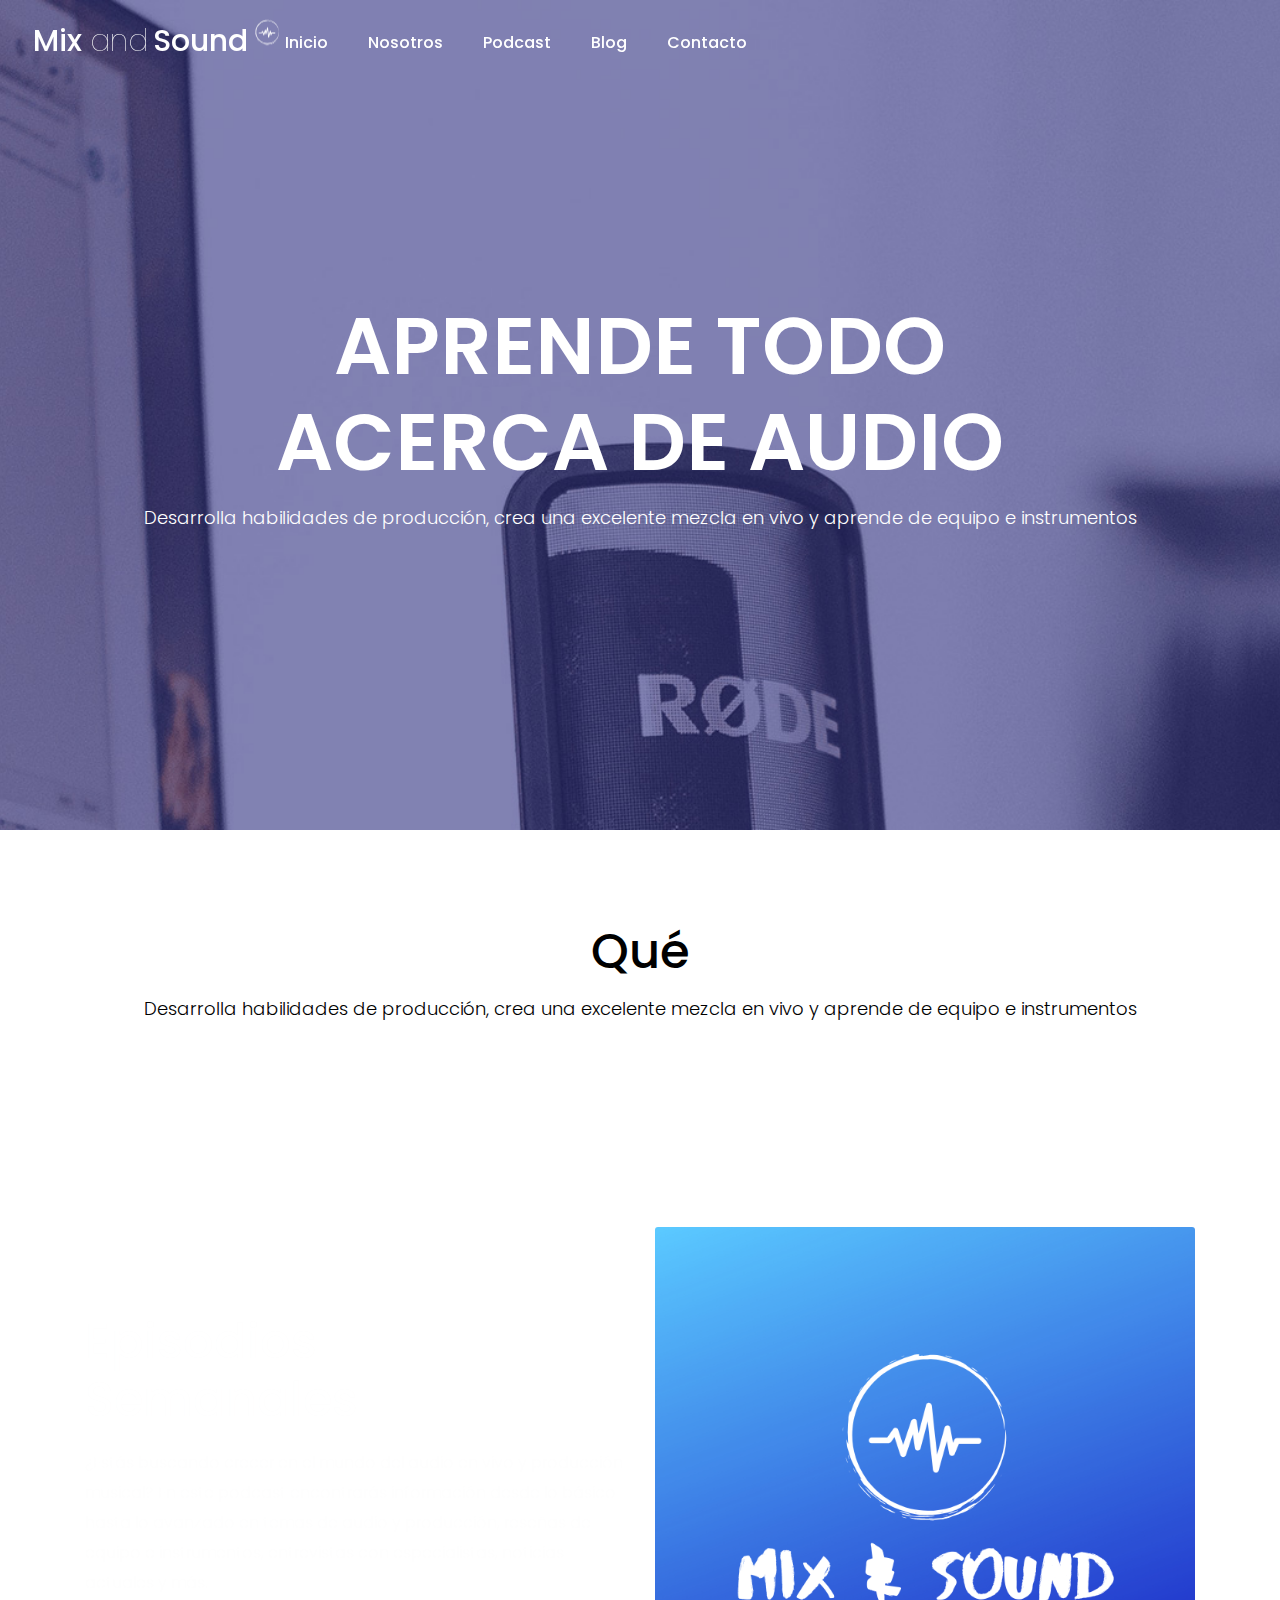
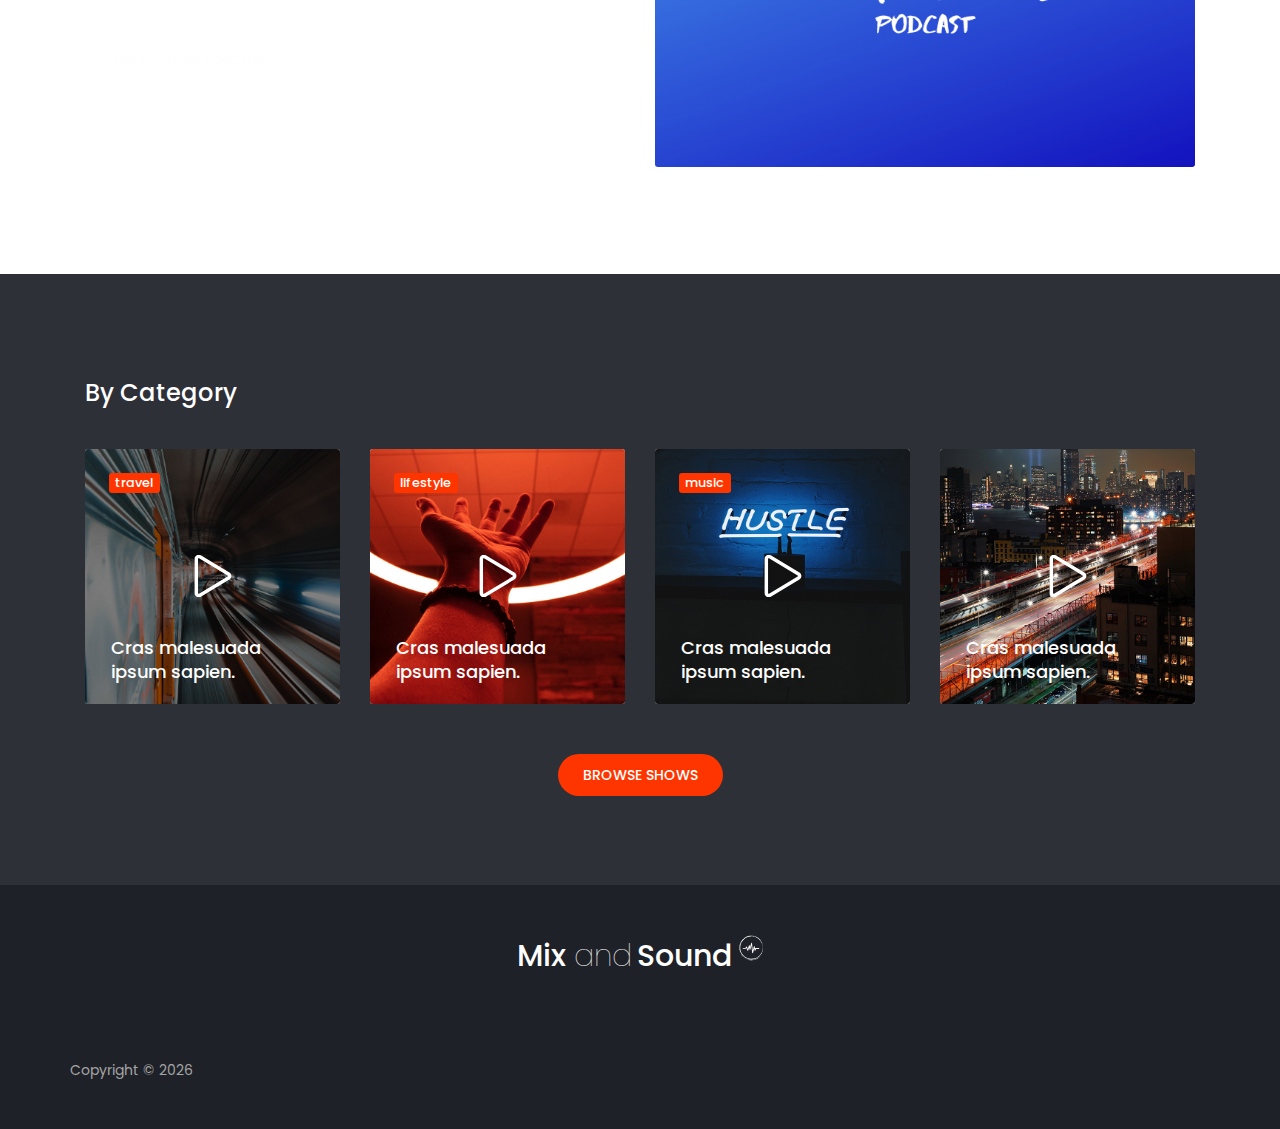
==== commit 9ac44ff5: "cambios" ====
--- a/index.html
+++ b/index.html
@@ -11,6 +11,11 @@
 <link href="plugins/colorbox/colorbox.css" rel="stylesheet" type="text/css">
 <link rel="stylesheet" type="text/css" href="styles/main_styles.css">
 <link rel="stylesheet" type="text/css" href="styles/responsive.css">
+<link rel="icon" type="image/png" href="favicon-32x32.png" sizes="32x32" />
+<link rel="apple-touch-icon" sizes="180x180" href="apple-touch-icon.png">
+<link rel="icon" type="image/png" sizes="32x32" href="favicon-32x32.png">
+<link rel="icon" type="image/png" sizes="16x16" href="favicon-16x16.png">
+<link rel="manifest" href="site.webmanifest">
 </head>
 <body>
 
@@ -22,7 +27,7 @@
 
 		<!-- Logo -->
 		<div class="logo">
-			<a href="index.html"><span>my</span>podcast<img src="images/play.png" alt=""></a>
+			<a href="index.html">Mix <span>and</span>Sound<img src="images/play.png" alt=""></a>
 		</div>
 
 		<div class="container">
@@ -62,33 +67,14 @@
 	<!-- Home -->
 
 	<div class="home">
-		<div class="background_image" style="background-image:url(images/index.jpg)"></div>
+		<div class="background_image" style="background-image:url(images/newsletter.jpg)"></div>
 		<div class="home_container">
 			<div class="container">
 				<div class="row">
 					<div class="col">
 						<div class="home_content">
-							<div class="tags">
-								<ul class="d-flex flex-row align-items-start justify-content-start">
-									<li><a href="#">lifestyle</a></li>
-									<li><a href="#">interview</a></li>
-									<li><a href="#">last episode</a></li>
-								</ul>
-							</div>
-							<div class="home_title"><h1>Season 4 Episode 48 available.</h1></div>
-							<div class="home_subtitle">Check out my latest podcast a massive interview with John Doe</div>
-							<div class="track_info">
-								<ul class="d-flex flex-row align-items-start justify-content-start">
-									<li><a href="#">September 24, 2018</a></li>
-									<li><a href="#">Music</a></li>
-									<li>56:40</li>
-									<li><a href="#">0 Comments</a></li>
-								</ul>
-							</div>
-							<div class="track track_home">
-								<iframe width="100%" height="166" scrolling="no" frameborder="no" allow="autoplay" src="https://w.soundcloud.com/player/?url=https%3A//api.soundcloud.com/tracks/197004056&color=%23ff5500&auto_play=false&hide_related=true&show_comments=false&show_user=false&show_reposts=false&show_teaser=false"></iframe>
-							</div>
-							<div class="button_border home_button trans_200"><a href="#">More Info</a></div>
+							<div class="home_title"><h1>APRENDE TODO <br>ACERCA DE AUDIO</h1></div>
+							<div class="home_subtitle">Desarrolla habilidades de producción, crea una excelente mezcla en vivo y aprende de equipo e instrumentos</div>
 						</div>
 					</div>
 				</div>
@@ -100,125 +86,8 @@
 
 	<div class="shows">
 		<div class="container">
-			<div class="row shows_row">
-				
-				<!-- Show -->
-				<div class="col-lg-4">
-					<div class="show">
-						<div class="show_image">
-							<a href="episode.html">
-								<img src="images/show_1.jpg" alt="https://unsplash.com/@icons8">
-							</a>
-							<div class="show_tags">
-								<div class="tags">
-									<ul class="d-flex flex-row align-items-start justify-content-start">
-										<li><a href="#">Music</a></li>
-									</ul>
-								</div>
-							</div>
-							<div class="show_play_icon"><img src="images/play.svg" alt="https://www.flaticon.com/authors/cole-bemis"></div>
-						</div>
-						<div class="show_content">
-							<div class="show_date"><a href="#">24 September, 2018</a></div>
-							<div class="show_title"><a href="episode.html">Lorem ipsum dolor sit amet, consectetur adipiscing elit.</a></div>
-							<div class="show_info d-flex flex-row align-items-start justify-content-start">
-								<div class="show_fav d-flex flex-row align-items-center justify-content-start">
-									<div class="show_fav_icon show_info_icon"><img class="svg" src="images/heart.svg" alt=""></div>
-									<div class="show_fav_count">2371</div>
-								</div>
-								<div class="show_comments">
-									<a href="#">
-										<div class="d-flex flex-row align-items-center justify-content-start">
-											<div class="show_comments_icon show_info_icon"><img class="svg" src="images/speech-bubble.svg" alt=""></div>
-											<div class="show_comments_count">88 Comments</div>
-										</div>
-									</a>	
-								</div>
-							</div>
-						</div>
-					</div>
-				</div>
-
-				<!-- Show -->
-				<div class="col-lg-4">
-					<div class="show">
-						<div class="show_image">
-							<a href="episode.html">
-								<img src="images/show_2.jpg" alt="https://unsplash.com/@pawel_czerwinski">
-							</a>
-							<div class="show_tags">
-								<div class="tags">
-									<ul class="d-flex flex-row align-items-start justify-content-start">
-										<li><a href="#">Experiment</a></li>
-									</ul>
-								</div>
-							</div>
-							<div class="show_play_icon"><img src="images/play.svg" alt="https://www.flaticon.com/authors/cole-bemis"></div>
-						</div>
-						<div class="show_content">
-							<div class="show_date"><a href="#">24 September, 2018</a></div>
-							<div class="show_title"><a href="episode.html">Lorem ipsum dolor sit amet, consectetur adipiscing elit.</a></div>
-							<div class="show_info d-flex flex-row align-items-start justify-content-start">
-								<div class="show_fav d-flex flex-row align-items-center justify-content-start">
-									<div class="show_fav_icon show_info_icon"><img class="svg" src="images/heart.svg" alt=""></div>
-									<div class="show_fav_count">2371</div>
-								</div>
-								<div class="show_comments">
-									<a href="#">
-										<div class="d-flex flex-row align-items-center justify-content-start">
-											<div class="show_comments_icon show_info_icon"><img class="svg" src="images/speech-bubble.svg" alt=""></div>
-											<div class="show_comments_count">88 Comments</div>
-										</div>
-									</a>	
-								</div>
-							</div>
-						</div>
-					</div>
-				</div>
-
-				<!-- Show -->
-				<div class="col-lg-4">
-					<div class="show">
-						<div class="show_image">
-							<a href="episode.html">
-								<img src="images/show_3.jpg" alt="https://unsplash.com/@trevcole">
-							</a>
-							<div class="show_tags">
-								<div class="tags">
-									<ul class="d-flex flex-row align-items-start justify-content-start">
-										<li><a href="#">Music</a></li>
-									</ul>
-								</div>
-							</div>
-							<div class="show_play_icon"><img src="images/play.svg" alt="https://www.flaticon.com/authors/cole-bemis"></div>
-						</div>
-						<div class="show_content">
-							<div class="show_date"><a href="#">24 September, 2018</a></div>
-							<div class="show_title"><a href="episode.html">Lorem ipsum dolor sit amet, consectetur adipiscing elit.</a></div>
-							<div class="show_info d-flex flex-row align-items-start justify-content-start">
-								<div class="show_fav d-flex flex-row align-items-center justify-content-start">
-									<div class="show_fav_icon show_info_icon"><img class="svg" src="images/heart.svg" alt=""></div>
-									<div class="show_fav_count">2371</div>
-								</div>
-								<div class="show_comments">
-									<a href="#">
-										<div class="d-flex flex-row align-items-center justify-content-start">
-											<div class="show_comments_icon show_info_icon"><img class="svg" src="images/speech-bubble.svg" alt=""></div>
-											<div class="show_comments_count">88 Comments</div>
-										</div>
-									</a>	
-								</div>
-							</div>
-						</div>
-					</div>
-				</div>
-
-			</div>
-			<div class="row">
-				<div class="col text-center">
-					<div class="button_fill shows_button"><a href="#">browse shows</a></div>
-				</div>
-			</div>
+			<div id="middle_title"><h1>Qué</h1></div>
+			<div id="middle_subtitle">Desarrolla habilidades de producción, crea una excelente mezcla en vivo y aprende de equipo e instrumentos</div>
 		</div>
 	</div>
 
@@ -233,14 +102,14 @@
 				<div class="col-lg-6">
 					<div class="weekly_content d-flex flex-column align-items-start justify-content-lg-center justify-content-start">
 						<div>
-							<div class="weekly_title"><h1>Bi-weekly episodes</h1></div>
+							<div class="weekly_title"><h1>Episodios Semanales</h1></div>
 							<div class="weekly_text">
-								<p>Cras congue et risus eget congue. Integer id justo non orci suscipit cursus a scelerisque libero. Fusce in tortor mauris. Orci varius natoque penatibus et magnis dis parturient montes, nascetur ridiculus mus. Maecenas euismod sed magna.</p>
+								<p>¿Estás buscando crecer en el mundo del audio en vivo y producción musical? En este podcast encontrarás información 
+									desde lo básico hasta lo avanzado en temas de audio y producción, reseñas de equipo e instrumentos, entrevistas con especialistas, 
+									noticias actuales y más.</p>
 							</div>
 							<div class="shops d-flex flex-row align-items-start justify-content-start flex-wrap">
-								<div class="button_border"><a href="#">Amazon</a></div>
-								<div class="button_border"><a href="#">Itunes</a></div>
-								<div class="button_border"><a href="#">Spotify</a></div>
+								<div class="button_border"><a href="episodes.html">Mix & Sound Podcast</a></div>
 							</div>
 						</div>
 					</div>
@@ -249,10 +118,7 @@
 				<!-- Weekly Image -->
 				<div class="col-lg-6">
 					<div class="weekly_image">
-						<img src="images/show_3.jpg" alt="">
-						<div class="logo">
-							<a href="#" class="d-flex flex-row"><span>my</span>podcast<div><img src="images/play_2.png" alt=""></div></a>
-						</div>
+						<img src="images/show_3.png" alt="">
 					</div>
 				</div>
 			</div>
@@ -359,11 +225,13 @@
 			<div class="row footer_logo_row">
 				<div class="col d-flex flex-row align-items-center justify-content-center">
 					<div class="logo">
-						<a href="#"><span>my</span>podcast<img src="images/play.png" alt=""></a>
-					</div>
-				</div>
-			</div>
-			<div class="row footer_content_row">
+						<a href="index.html">Mix <span>and</span>Sound<img src="images/play.png" alt=""></a>
+					</div>
+				</div>
+			</div>
+			<div class="row footer_content_row align">
+			</br></br>
+			Copyright &copy; <script>document.write(new Date().getFullYear());</script>
 			</div>
 		</div>
 	</footer>
--- a/styles/main_styles.css
+++ b/styles/main_styles.css
@@ -704,17 +704,35 @@
 }
 .home_title h1
 {
-	font-size: 36px;
-	color: #FFFFFF;
-	font-weight: 500;
-}
-.home_subtitle
+	font-size: 80px;
+	color: #FFFFFF;
+	font-weight: 550;
+	text-align: center;
+}
+#middle_title
+{
+	font-size: 80px;
+	color: black;
+	font-weight: 550;
+	text-align: center;
+}
+#middle_subtitle
 {
 	font-size: 18px;
 	font-weight: 300;
-	color: #FFFFFF;
+	color: black;
 	line-height: 1.5;
 	margin-top: 14px;
+	text-align: center;
+}
+.home_subtitle
+{
+	font-size: 18px;
+	font-weight: 300;
+	color: #FFFFFF;
+	line-height: 1.5;
+	margin-top: 14px;
+	text-align: center;
 }
 .track
 {
@@ -1046,7 +1064,7 @@
 }
 .footer .logo a
 {
-	color: rgba(255,255,255,0.3);
+	color: white;
 }
 .footer_content_row
 {
